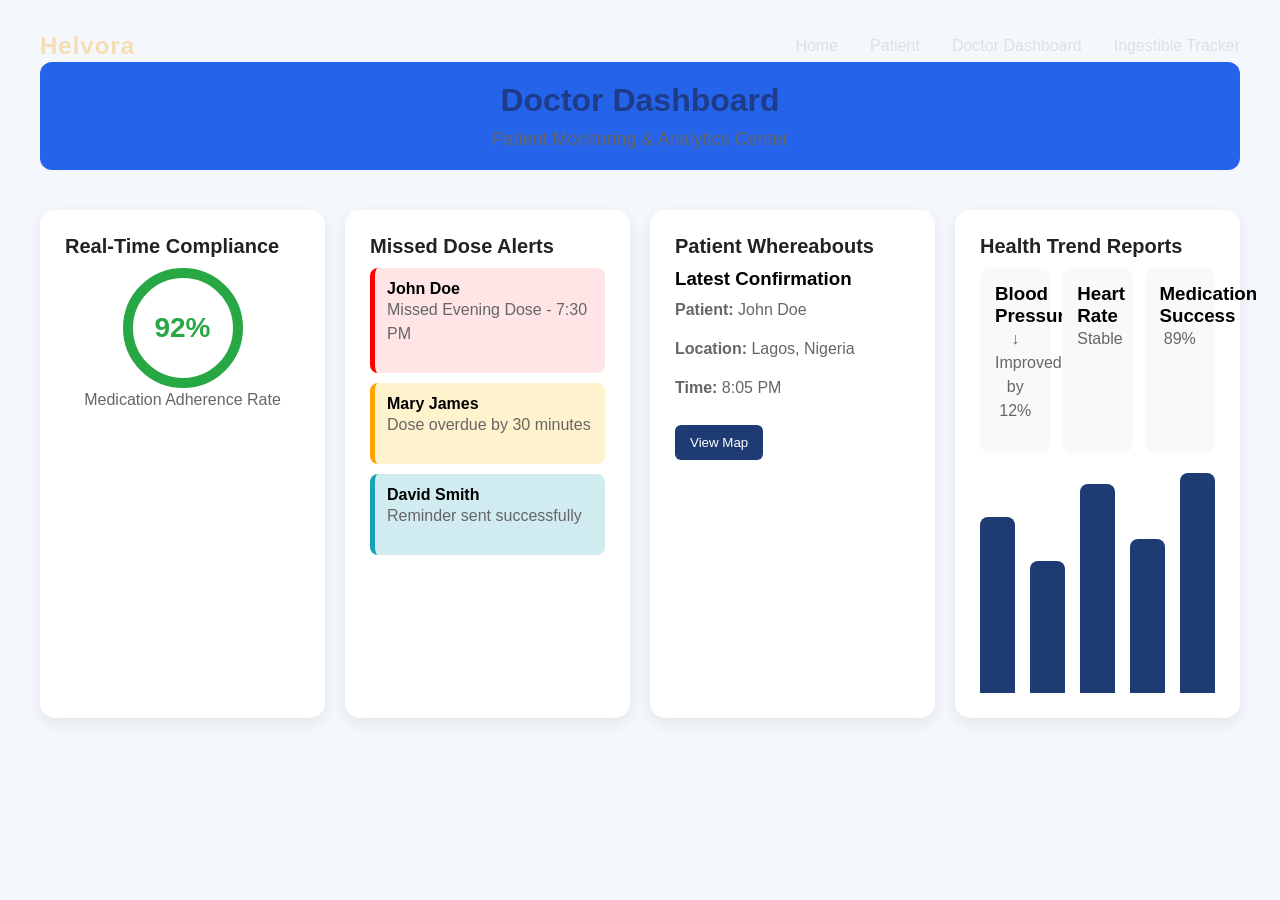
==== doctor.html @ a6bd940d "new" ====
<!DOCTYPE html>
<html lang="en">
<head>
<meta charset="UTF-8">
<meta name="viewport" content="width=device-width, initial-scale=1.0">
<title>HELVORA HEALTH</title>
<link rel="stylesheet" href="style.css">
</head>
<body>

<!----
<div>
        <nav>
            <a class="active" href="index.html">Home</a>
            <a class="active" href="patient.html">Patient</a>
            <a class="active" href="doctor.html">Doctor Dashboard</a>
            <a class="active" href="ingestible.html">Ingestible Tracker</a>
        </nav>
</div>

--->

<nav class="navbar">
<div class="nav-container">
<a href="#" class="nav-logo">Helvora</a>
<ul class="nav-menu">
<li class="nav-item"><a href="index.html" class="nav-link">Home</a></li>
<li class="nav-item"><a href="patient.html" class="nav-link">Patient</a></li>
<li class="nav-item"><a href="doctor.html" class="nav-link">Doctor Dashboard</a></li>
<li class="nav-item"><a href="ingestible.html" class="nav-link">Ingestible Tracker</a></li>
</ul>
</div>
</nav>

<div class="dashboard">

<header>
<h1>Doctor Dashboard</h1>
<p>Patient Monitoring & Analytics Center</p>
</header>

<div class="cards">

<!-- Compliance Monitoring -->
<div class="card">
<h2>Real-Time Compliance</h2>
<div class="compliance">
<div class="circle">
<span>92%</span>
</div>
<p>Medication Adherence Rate</p>
</div>
</div>

<!-- Missed Dose Alerts -->
<div class="card">
<h2>Missed Dose Alerts</h2>

<div class="alert critical">
<strong>John Doe</strong>
<p>Missed Evening Dose - 7:30 PM</p>
</div>

<div class="alert warning">
<strong>Mary James</strong>
<p>Dose overdue by 30 minutes</p>
</div>

<div class="alert info">
<strong>David Smith</strong>
<p>Reminder sent successfully</p>
</div>
</div>

<!-- Location Tracking -->
<div class="card">
<h2>Patient Whereabouts</h2>

<div class="location-box">
<h3>Latest Confirmation</h3>
<p><strong>Patient:</strong> John Doe</p>
<p><strong>Location:</strong> Lagos, Nigeria</p>
<p><strong>Time:</strong> 8:05 PM</p>
<button>View Map</button>
</div>
</div>

<!-- Health Trend Reports -->
<div class="card large">
<h2>Health Trend Reports</h2>

<div class="report">
<div class="metric">
<h3>Blood Pressure</h3>
<p>↓ Improved by 12%</p>
</div>

<div class="metric">
<h3>Heart Rate</h3>
<p>Stable</p>
</div>

<div class="metric">
<h3>Medication Success</h3>
<p>89%</p>
</div>
</div>

<div class="chart">
<div class="bar" style="height:80%;"></div>
<div class="bar" style="height:60%;"></div>
<div class="bar" style="height:95%;"></div>
<div class="bar" style="height:70%;"></div>
<div class="bar" style="height:100%;"></div>
</div>
</div>

</div>

</div>

</body>
</html>
---- style.css ----
/*Patient dashboard*/

*{
    margin:0;
    padding:0;
    box-sizing:border-box;
    font-family:Arial, sans-serif;
}

body{
    background:#f4f7fb;
    padding:20px;
}

.dashboard{
    max-width:1400px;
    margin:auto;
}

header{
    background:#2563eb;
    color:white;
    padding:20px;
    border-radius:12px;
    margin-bottom:20px;
}

header h1{
    margin-bottom:8px;
}

.grid-container{
    display:grid;
    grid-template-columns:repeat(auto-fit, minmax(350px, 1fr));
    gap:20px;
}

.card{
    background:white;
    border-radius:12px;
    padding:20px;
    box-shadow:0 4px 12px rgba(0,0,0,0.08);
}

.card h2{
    margin-bottom:15px;
    color:#1e3a8a;
}

table{
    width:100%;
    border-collapse:collapse;
}

table th,
table td{
    border:1px solid #ddd;
    padding:10px;
    text-align:left;
}

table th{
    background:#e8f0ff;
}

.reminder{
    background:#fff8e1;
    padding:15px;
    border-left:5px solid orange;
    border-radius:8px;
}

.btn{
    display:block;
    width:100%;
    margin-top:10px;
    padding:12px;
    border:none;
    border-radius:8px;
    background:#2563eb;
    color:white;
    cursor:pointer;
    transition:0.3s;
}

.btn:hover{
    background:#1d4ed8;
}

textarea{
    width:100%;
    min-height:120px;
    padding:10px;
    margin-top:10px;
    border:1px solid #ccc;
    border-radius:8px;
}

.status{
    margin-top:15px;
    color:green;
    font-weight:bold;
}

.device-box{
    background:#eef7ff;
    padding:15px;
    border-radius:8px;
    margin-bottom:15px;
}

ul{
    margin-left:20px;
    line-height:2;
}

@media(max-width:768px){
    .grid-container{
        grid-template-columns:1fr;
    }
}


/*Doctor dashboard*?
*{
    margin:0;
    padding:0;
    box-sizing:border-box;
    font-family:Arial, sans-serif;
}

body{
    background:#f4f7fc;
}

.dashboard{
    padding:20px;
}

header{
    margin-bottom:25px;
}

header h1{
    color:#1f3b73;
}

header p{
    color:#666;
}

.cards{
    display:grid;
    grid-template-columns:repeat(auto-fit,minmax(300px,1fr));
    gap:20px;
}

.card{
    background:#fff;
    padding:20px;
    border-radius:15px;
    box-shadow:0 4px 12px rgba(0,0,0,0.08);
}

.large{
    grid-column:span 2;
}

.card h2{
    margin-bottom:15px;
    color:#1f3b73;
}

/* Compliance */

.compliance{
    text-align:center;
}

.circle{
    width:120px;
    height:120px;
    border-radius:50%;
    margin:auto;
    border:10px solid #28a745;
    display:flex;
    justify-content:center;
    align-items:center;
}

.circle span{
    font-size:28px;
    font-weight:bold;
    color:#28a745;
}

/* Alerts */

.alert{
    padding:12px;
    margin-bottom:10px;
    border-radius:8px;
}

.critical{
    background:#ffe5e5;
    border-left:5px solid red;
}

.warning{
    background:#fff3cd;
    border-left:5px solid orange;
}

.info{
    background:#d1ecf1;
    border-left:5px solid #17a2b8;
}

/* Location */

.location-box p{
    margin:8px 0;
}

button{
    margin-top:10px;
    padding:10px 15px;
    border:none;
    background:#1f3b73;
    color:white;
    border-radius:6px;
    cursor:pointer;
}

button:hover{
    background:#162c58;
}

/* Reports */

.report{
    display:flex;
    justify-content:space-between;
    flex-wrap:wrap;
    margin-bottom:20px;
}

.metric{
    background:#f8f9fa;
    padding:15px;
    border-radius:10px;
    width:30%;
    text-align:center;
}

.chart{
    height:220px;
    display:flex;
    align-items:flex-end;
    gap:15px;
}

.bar{
    flex:1;
    background:#1f3b73;
    border-radius:8px 8px 0 0;
}

@media(max-width:768px){

    .large{
        grid-column:span 1;
    }

    .metric{
        width:100%;
        margin-bottom:10px;
    }
}


/* Ingestible Tracker*/

*{
    margin:0;
    padding:0;
    box-sizing:border-box;
    font-family:Arial, sans-serif;
}

body{
    background:#f4f7fb;
    padding:30px;
}

.dashboard{
    max-width:1200px;
    margin:auto;
}

header{
    text-align:center;
    margin-bottom:40px;
}

header h1{
    color:#1f3c88;
    margin-bottom:10px;
}

header p{
    color:#666;
    font-size:18px;
}

.cards{
    display:grid;
    grid-template-columns:repeat(auto-fit,minmax(250px,1fr));
    gap:20px;
}

.card{
    background:#fff;
    border-radius:15px;
    padding:25px;
    box-shadow:0 5px 15px rgba(0,0,0,0.08);
    transition:0.3s;
}

.card:hover{
    transform:translateY(-5px);
}

.icon{
    font-size:45px;
    margin-bottom:15px;
}

.card h2{
    color:#222;
    margin-bottom:10px;
    font-size:20px;
}

.card p{
    color:#666;
    line-height:1.5;
    margin-bottom:15px;
}

.status{
    padding:8px 15px;
    border-radius:20px;
    color:#fff;
    font-size:14px;
}

.active{
    background:#ff9800;
}

.success{
    background:#4caf50;
}

.process-flow{
    margin-top:50px;
    background:#fff;
    padding:30px;
    border-radius:15px;
    box-shadow:0 5px 15px rgba(0,0,0,0.08);
}

.process-flow h2{
    text-align:center;
    color:#1f3c88;
    margin-bottom:25px;
}

.flow{
    display:flex;
    justify-content:center;
    align-items:center;
    flex-wrap:wrap;
    gap:15px;
}

.step{
    background:#1f3c88;
    color:#fff;
    padding:15px 20px;
    border-radius:10px;
    font-weight:bold;
}

.arrow{
    font-size:24px;
    color:#1f3c88;
}

@media(max-width:768px){

    .flow{
        flex-direction:column;
    }

    .arrow{
        transform:rotate(90deg);
    }
}



* Navbar Styling */
.navbar {
    background-color: black;
    padding: 1rem 2rem;
    position: sticky;
    top: 0;
    z-index: 100;
}

.nav-container {
    display: flex;
    justify-content: space-between;
    align-items: center;
    max-width: 1200px;
    margin: 0 auto;
}

.nav-logo {
    color: wheat;
    font-size: 1.5rem;
    font-weight: bold;
    text-decoration: none;
    letter-spacing: 1px;
}

.nav-menu {
    display: flex;
    list-style: none;
    gap: 2rem;
}

.nav-link {
    color: #e0e0e0;
    text-decoration: none;
    font-size: 1rem;
    transition: color 0.3s ease;
}

/* Hover effect */
.nav-link:hover {
    color: #4ecc71;
}

/* Responsive Media Query for Mobile (Screens under 768px) */
@media screen and (max-width: 768px) {
    .nav-container {
        flex-direction: column;
        gap: 1rem;
    }

    .nav-menu {
        flex-direction: column;
        align-items: center;
        gap: 1rem;
        width: 100%;
    }

    .nav-item {
        width: 100%;
        text-align: center;
    }

    .nav-link {
        display: block;
        padding: 0.5rem 0;
    }
}

.profile-img {
    width: 400px;
    height: 400px;
    border-radius: 10%;
    display: block;
    margin-left: auto;
    margin-right: auto;
    
    /*object-fit: cover;*/
    /*border: 4px solid #ffffff;*/
    /*position: absolute;*/
    /*bottom: -50px; Pulls half the image down into the content area */
    /*box-shadow: 0 4px 10px rgba(0, 0, 0, 0.15);*/
}

.p1 {font-size: 18px;
    color: #4ecc71;
}

.p2 {font-size: 15px;
    color: #4ecc71;
    margin: 15px;

}

.p3 {font-size: 30px;
    color: black;

}

.text-container {
    text-align: center;
}
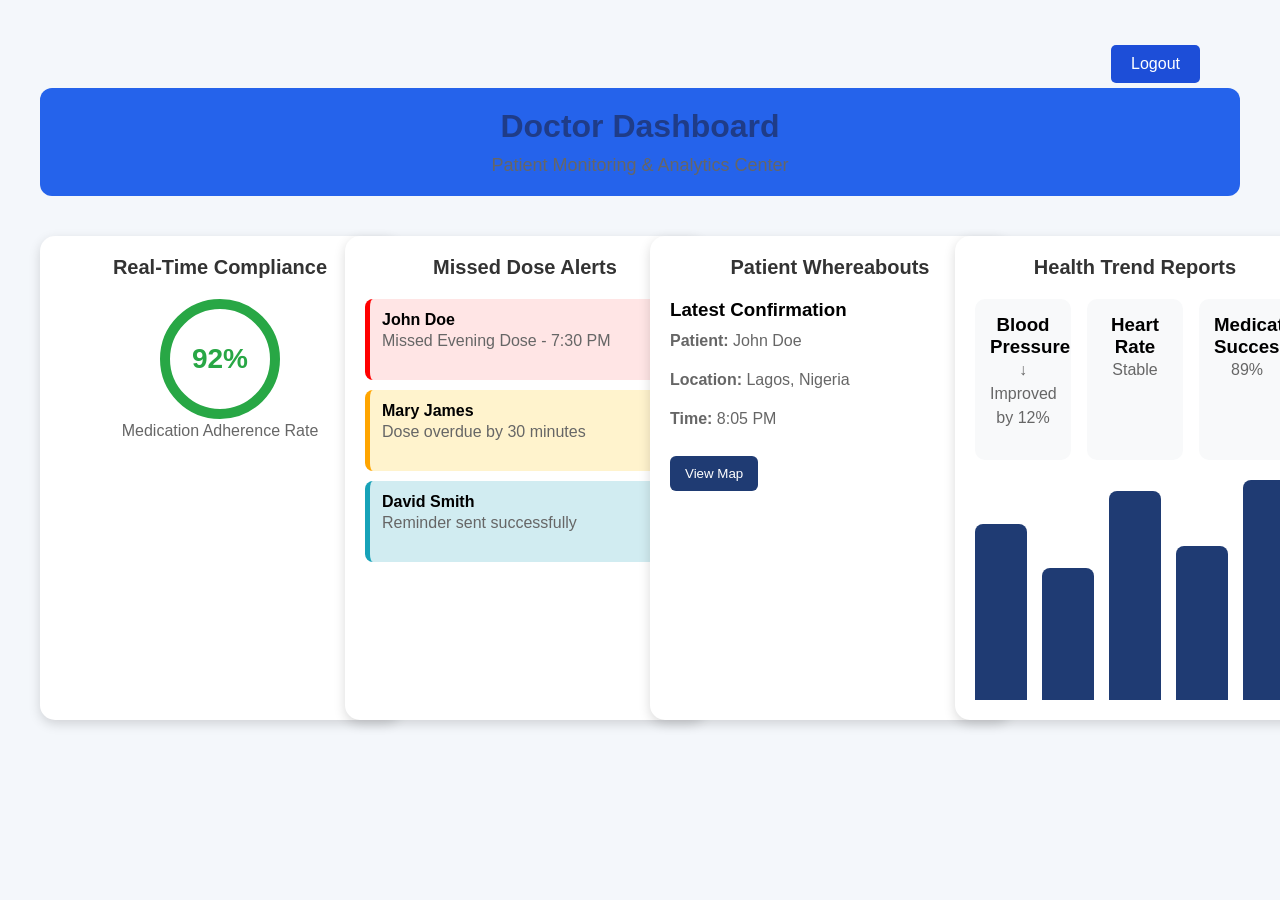
==== commit 4016263b: "Initial comitt" ====
--- a/doctor.html
+++ b/doctor.html
@@ -8,6 +8,11 @@
 </head>
 <body>
 
+<div class="btn-container">
+<button class="logout-btn" onclick="logout()">
+    Logout
+</button>
+</div>
 <!----
 <div>
         <nav>
@@ -19,7 +24,7 @@
 </div>
 
 --->
-
+<!-----
 <nav class="navbar">
 <div class="nav-container">
 <a href="#" class="nav-logo">Helvora</a>
@@ -31,6 +36,21 @@
 </ul>
 </div>
 </nav>
+---->
+<!---
+<div class="menu-container">
+<button class="menu-icon" onclick="toggleMenu()">
+            ☰
+</button>
+
+<div id="dropdownMenu" class="dropdown-menu">
+<a href="index.html">Home</a>
+<a href="patient.html">Patient Dashboard</a>
+<a href="doctor.html">Doctor Dashboard</a>
+<a href="ingestible.html">Ingestible Tracker</a>
+</div>
+</div>
+---->
 
 <div class="dashboard">
 
@@ -119,5 +139,7 @@
 
 </div>
 
+<script src="script.js"></script>
+
 </body>
 </html>
--- a/style.css
+++ b/style.css
@@ -1,3 +1,41 @@
+.icon-container{
+    display: flex;
+}
+
+.icon-container h1{
+    color: #28a745;
+    
+}
+
+
+
+
+.start-btn {
+        background: rgb(255, 0, 149);
+        color:white;
+        border:none;
+        padding:8px 12px;
+        border-radius:30px;
+        font-size:12px;
+        font-weight:600px;
+        cursor:pointer;
+        
+        
+}
+
+.icon1{
+    background-color: #666;
+    width:50px;
+    height:50px;
+    
+    color:white;
+    border-radius:50%;
+    display:flex;
+    justify-content:center;
+    align-items:center;
+    font-size:18px;
+}
+
 /*Patient dashboard*/
 
 *{
@@ -512,4 +550,290 @@
 
 .text-container {
     text-align: center;
-}+}
+
+
+
+/* Menu icon css */
+body {
+    font-family: Arial, sans-serif;
+}
+
+.menu-container {
+    position: relative;
+    display: inline-block;
+}
+
+.menu-icon {
+    font-size: 24px;
+    padding: 10px 15px;
+    border: none;
+    background: #333;
+    color: white;
+    cursor: pointer;
+    border-radius: 5px;
+}
+
+.dropdown-menu {
+    display: none;
+    position: absolute;
+    top: 50px;
+    left: 0;
+    min-width: 180px;
+    background: white;
+    box-shadow: 0 4px 8px rgba(0,0,0,0.2);
+    border-radius: 5px;
+    overflow: hidden;
+}
+
+.dropdown-menu a {
+    display: block;
+    padding: 12px;
+    text-decoration: none;
+    color: #333;
+}
+
+.dropdown-menu a:hover {
+    background: #f1f1f1;
+}
+
+.show {
+    display: block;
+}
+
+
+/* ********LOGIN PAGE***** */
+    *{
+        margin:0;
+        padding:0;
+        box-sizing:border-box;
+        font-family:Arial, sans-serif;
+    } 
+
+    body1{
+        height:100vh;
+        display:flex;
+        justify-content:center;
+        align-items:center;
+        background:linear-gradient(135deg, #4facfe, #00f2fe);
+    }
+
+    .login-container{
+        background:#fff;
+        padding:30px;
+        width:350px;
+        border-radius:12px;
+        box-shadow:0 4px 15px rgba(0,0,0,0.2);
+    }
+
+    .login-container h2{
+        text-align:center;
+        margin-bottom:20px;
+        color:#333;
+    }
+
+    .input-group{
+        margin-bottom:15px;
+    }
+
+    .input-group label{
+        display:block;
+        margin-bottom:5px;
+        color:#555;
+    }
+
+    .input-group input{
+        width:100%;
+        padding:12px;
+        border:1px solid #ccc;
+        border-radius:6px;
+        font-size:16px;
+    }
+
+    .btn-login{
+        width:100%;
+        padding:12px;
+        border:none;
+        border-radius:6px;
+        background:#4facfe;
+        color:white;
+        font-size:16px;
+        cursor:pointer;
+        transition:0.3s;
+    }
+
+    .btn-login:hover{
+        background:#2f8df5;
+    }
+
+    #message{
+        margin-top:15px;
+        text-align:center;
+        font-size:14px;
+    }
+
+
+/* *****Logout btn***** */
+.logout-btn {
+    padding: 10px 20px;
+    border: none;
+    border-radius: 5px;
+    cursor: pointer;
+    background: #1d4ed8;
+    color: white;
+    font-size: 16px;
+
+}
+
+.btn-container {
+    display: flex;
+    justify-content: flex-end;
+    margin: 5px 50px;
+}
+
+
+
+/* ---*********** Medication Track Card **************88---*/
+*{
+    margin:0;
+    padding:0;
+    box-sizing:border-box;
+    font-family:Arial, sans-serif;
+}
+
+body2{
+    background:#f4f6f9;
+    display:flex;
+    justify-content:center;
+    align-items:center;
+    min-height:100vh;
+    padding:20px;
+}
+
+.card{
+    width:360px;
+    background:#fff;
+    border-radius:15px;
+    padding:20px;
+    box-shadow:0 4px 12px rgba(0,0,0,0.15);
+}
+
+.card h2{
+    text-align:center;
+    color:#333;
+    margin-bottom:20px;
+}
+
+/* Sections */
+.section{
+    display:flex;
+    align-items:center;
+    gap:15px;
+    background-color: #28a745;
+    border-left:5px solid #2196f3;
+    padding:15px;
+    border-radius:10px;
+    margin-bottom:15px;
+}
+
+.section2{
+    display:flex;
+    align-items:center;
+    gap:15px;
+    background-color: #ffb300;
+    border-left:5px solid #2196f3;
+    padding:15px;
+    border-radius:10px;
+    margin-bottom:15px;
+}
+
+.icon{
+    width:50px;
+    height:50px;
+    background:#2196f3;
+    color:white;
+    border-radius:50%;
+    display:flex;
+    justify-content:center;
+    align-items:center;
+    font-size:18px;
+}
+
+
+.details h3{
+    color:#333;
+    margin-bottom:5px;
+}
+
+.details p{
+    color:#666;
+    font-size:14px;
+    
+}
+
+/* Feeling Section */
+.feeling-section{
+    text-align:center;
+    background-color: #ff9800;
+    border-left:5px solid #ffb300;
+    padding:15px;
+    border-radius:10px;
+}
+
+.feeling-section h3{
+    color:#444;
+    margin-bottom:12px;
+}
+
+.emojis{
+    display:flex;
+    justify-content:space-around;
+    font-size:30px;
+}
+
+.emoji{
+    cursor:pointer;
+    transition:transform 0.3s;
+}
+
+.emoji:hover{
+    transform:scale(1.2);
+}
+
+/* Get reminder Button */
+.reminder-btn{
+        background: rgb(255, 0, 149);
+        color:white;
+        border:none;
+        padding:12px 24px;
+        border-radius:30px;
+        font-size:12px;
+        font-weight:600px;
+        cursor:pointer;
+        display:inline-flex;
+        align-items:center;
+        gap:8px;
+        transition:0.3s;
+        width: 50%;
+        
+    }
+
+    
+
+        .reminder-btn:hover{
+        background: #4facfe;
+        transform:translateY(-2px);
+    }
+
+
+    .card-flex {
+        display: flex;
+        flex-direction: column;
+        
+    }
+
+    .get-btn{
+        display: flex;
+        justify-content: flex-end;
+    }
+
